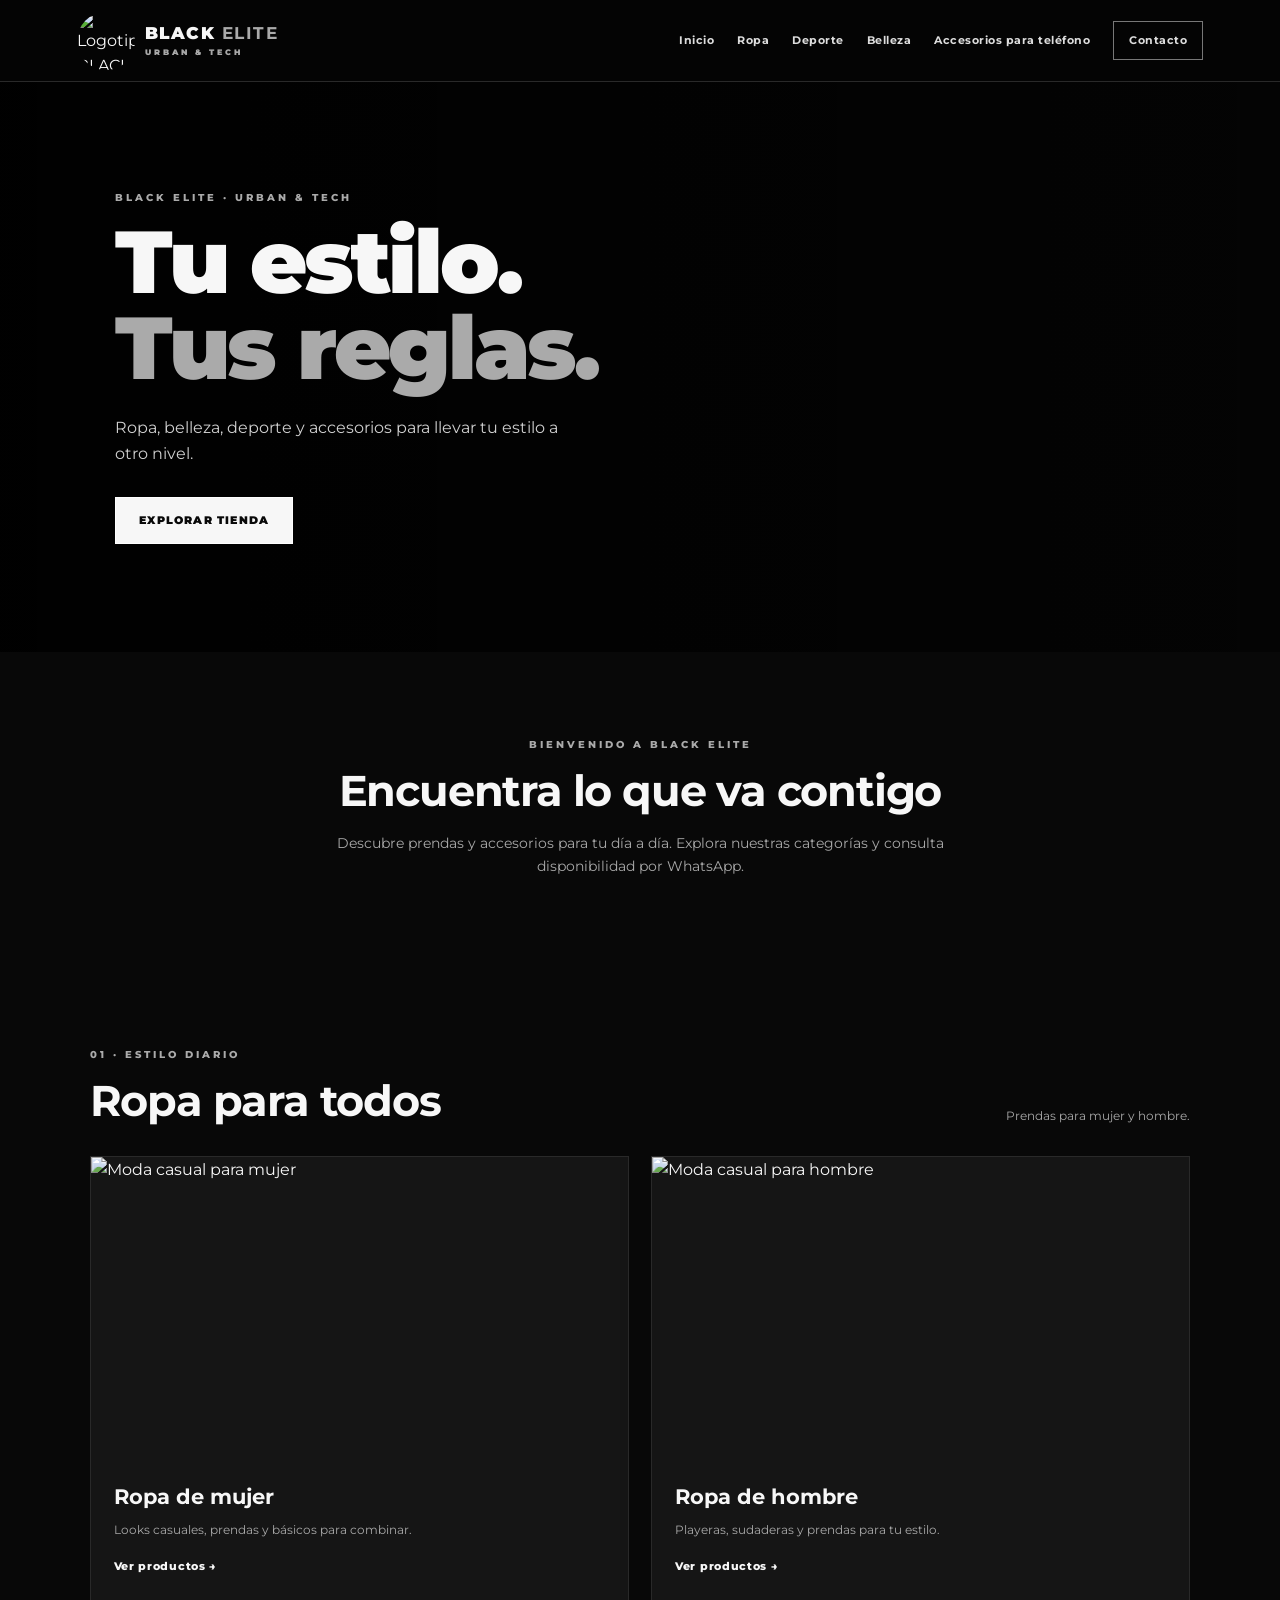
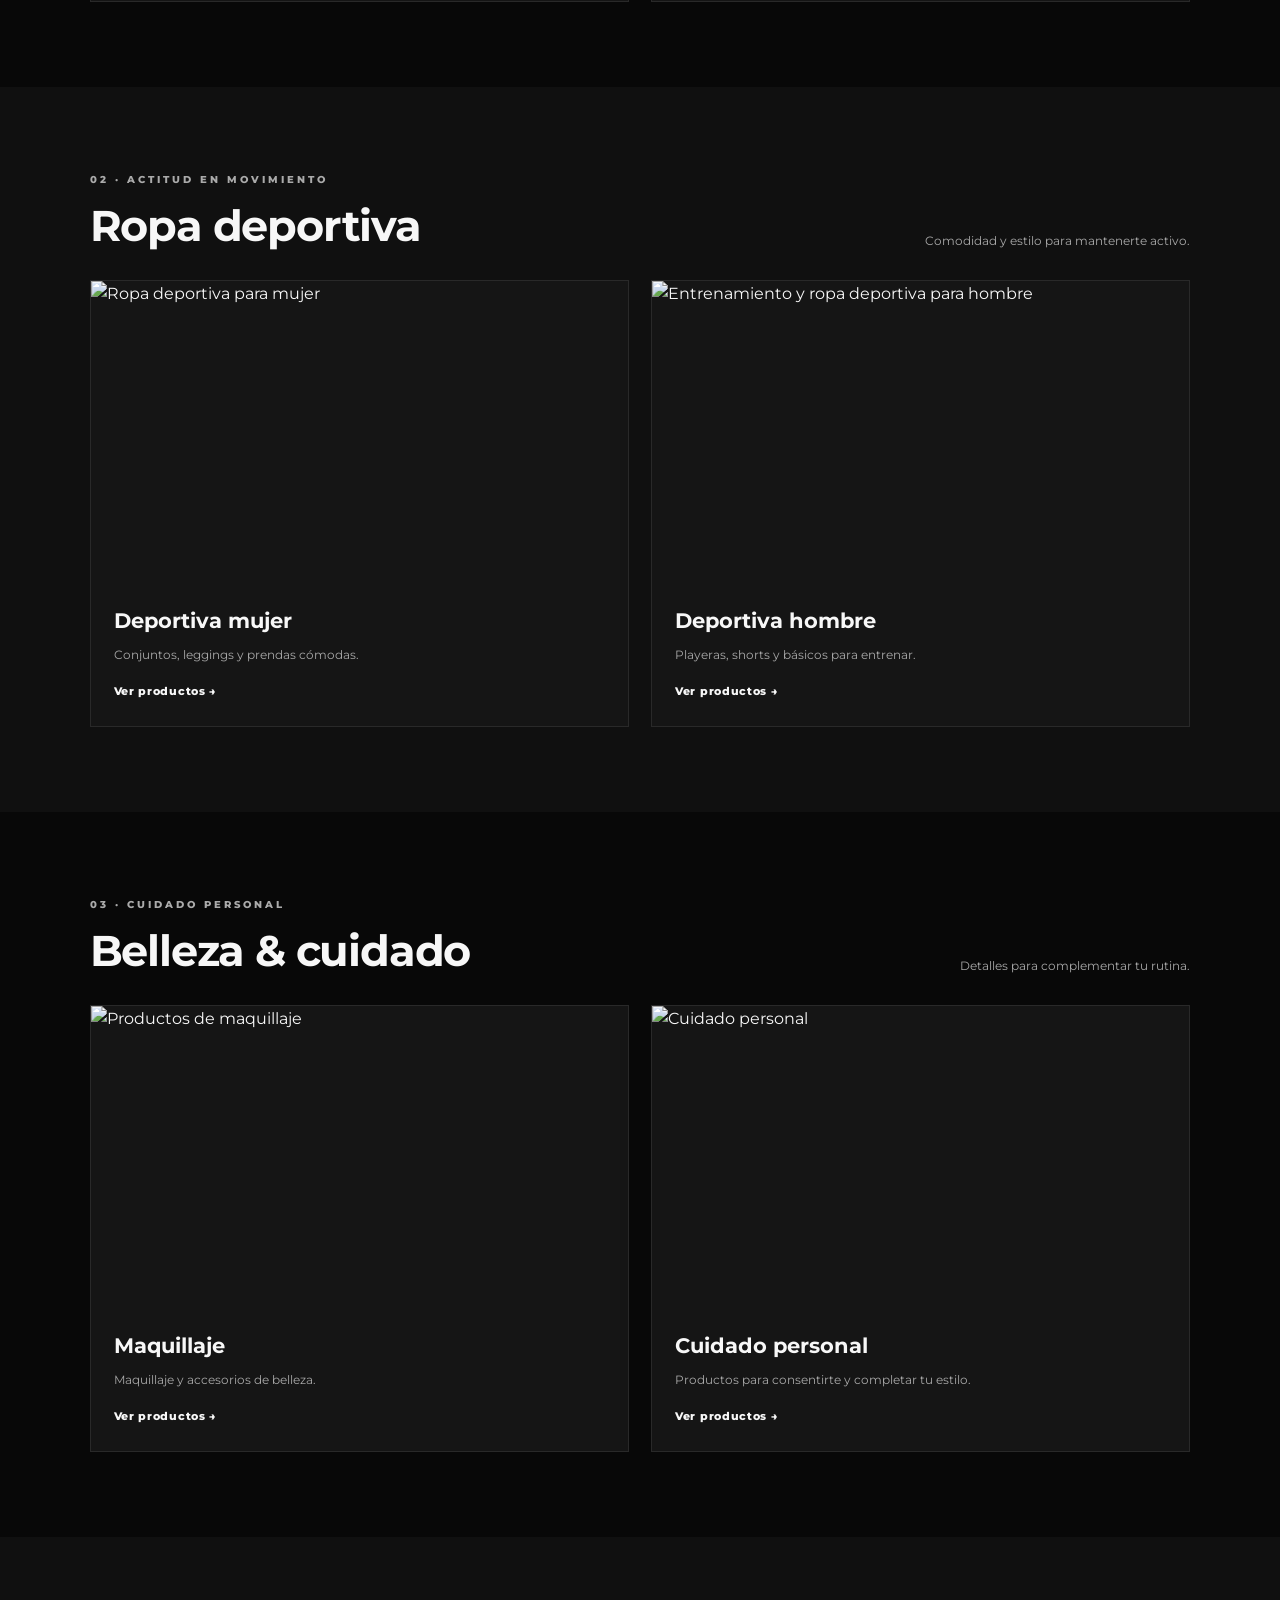
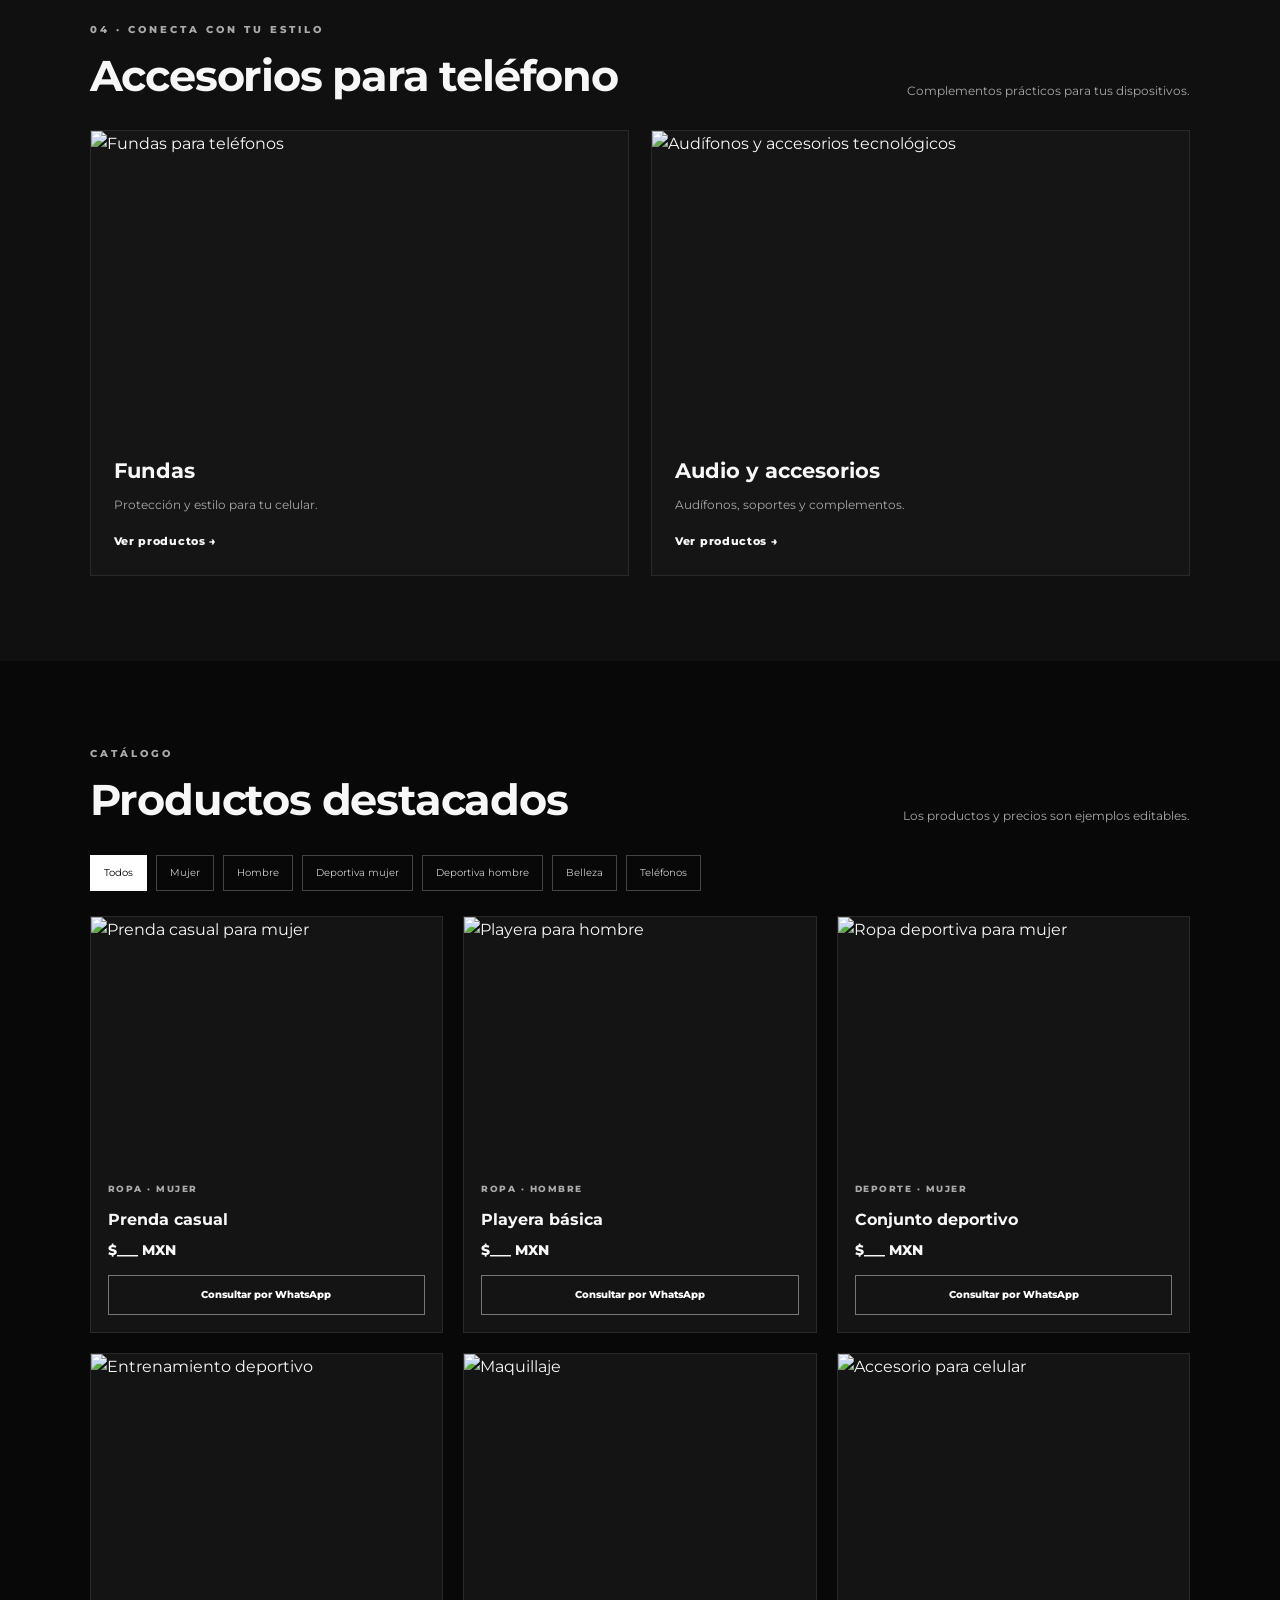
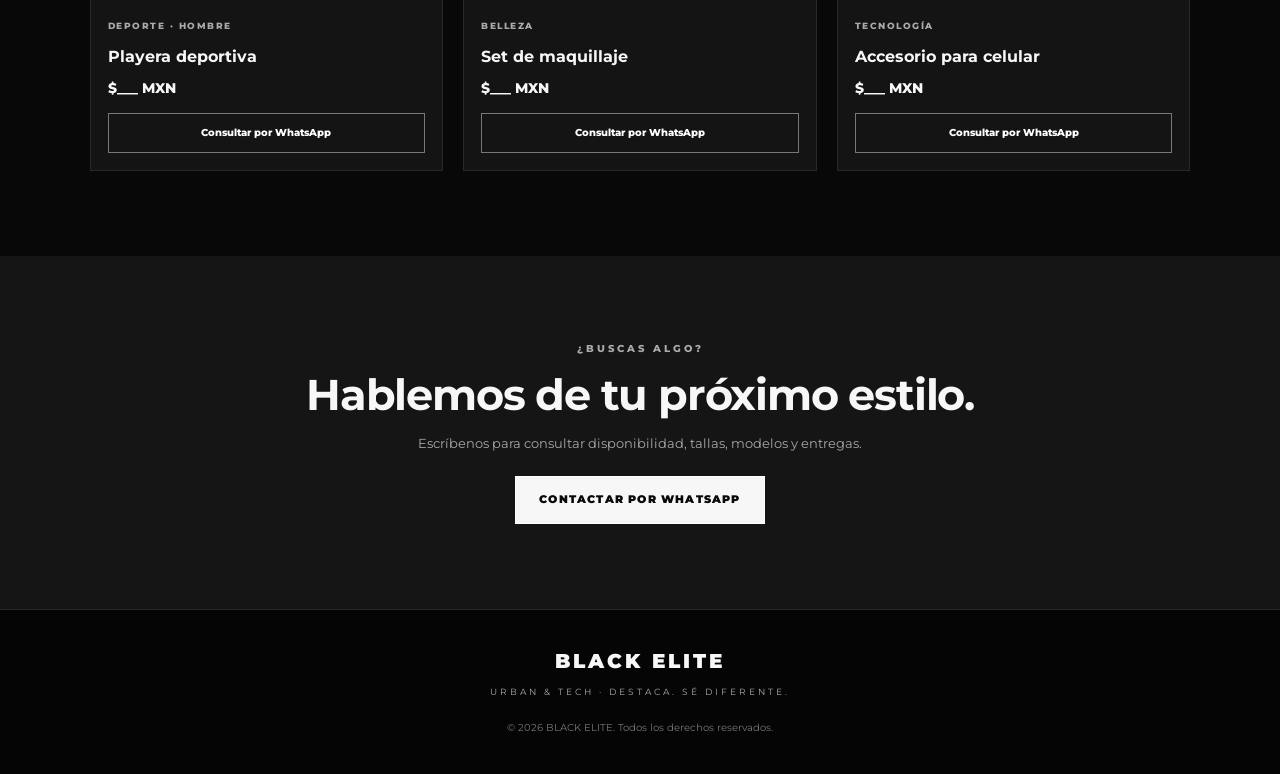
==== index.html @ fe4ee87c "Add files via upload" ====
<!DOCTYPE html>
<html lang="es">
<head>
  <meta charset="UTF-8">
  <meta name="viewport" content="width=device-width, initial-scale=1.0">
  <meta name="description" content="BLACK ELITE: ropa, belleza, deporte y accesorios para teléfonos.">
  <title>BLACK ELITE | Urban & Tech</title>
  <link rel="stylesheet" href="estilos.css">
</head>
<body>
  <header class="header">
    <a class="brand" href="#inicio" aria-label="BLACK ELITE, inicio">
      <img src="img/logo-black-elite.jpeg" alt="Logotipo BLACK ELITE">
      <span>BLACK <b>ELITE</b><small>URBAN & TECH</small></span>
    </a>

    <button class="menu-toggle" id="menuToggle" aria-label="Abrir menú" aria-expanded="false">☰</button>

    <nav class="nav" id="navMenu">
      <a href="#inicio">Inicio</a>
      <a href="#ropa">Ropa</a>
      <a href="#deporte">Deporte</a>
      <a href="#belleza">Belleza</a>
      <a href="#tecnologia">Accesorios para teléfono</a>
      <a class="nav-contact" href="#contacto">Contacto</a>
    </nav>
  </header>

  <main>
    <section class="hero" id="inicio">
      <div class="hero-content">
        <p class="eyebrow">BLACK ELITE · URBAN & TECH</p>
        <h1>Tu estilo.<br><span>Tus reglas.</span></h1>
        <p>Ropa, belleza, deporte y accesorios para llevar tu estilo a otro nivel.</p>
        <a class="btn" href="#ropa">EXPLORAR TIENDA</a>
      </div>
    </section>

    <section class="intro section">
      <p class="eyebrow">BIENVENIDO A BLACK ELITE</p>
      <h2>Encuentra lo que va contigo</h2>
      <p>Descubre prendas y accesorios para tu día a día. Explora nuestras categorías y consulta disponibilidad por WhatsApp.</p>
    </section>

    <section class="section" id="ropa">
      <div class="section-heading">
        <div><p class="eyebrow">01 · ESTILO DIARIO</p><h2>Ropa para todos</h2></div>
        <p>Prendas para mujer y hombre.</p>
      </div>
      <div class="category-grid">
        <article class="category-card">
          <img src="https://images.unsplash.com/photo-1483985988355-763728e1935b?auto=format&fit=crop&w=900&q=85" alt="Moda casual para mujer">
          <div><h3>Ropa de mujer</h3><p>Looks casuales, prendas y básicos para combinar.</p><a href="#productos" data-filter="mujer" class="text-link">Ver productos →</a></div>
        </article>
        <article class="category-card">
          <img src="https://images.unsplash.com/photo-1517677129300-07b130802f46?auto=format&fit=crop&w=900&q=85" alt="Moda casual para hombre">
          <div><h3>Ropa de hombre</h3><p>Playeras, sudaderas y prendas para tu estilo.</p><a href="#productos" data-filter="hombre" class="text-link">Ver productos →</a></div>
        </article>
      </div>
    </section>

    <section class="section dark-section" id="deporte">
      <div class="section-heading">
        <div><p class="eyebrow">02 · ACTITUD EN MOVIMIENTO</p><h2>Ropa deportiva</h2></div>
        <p>Comodidad y estilo para mantenerte activo.</p>
      </div>
      <div class="category-grid">
        <article class="category-card">
          <img src="https://images.unsplash.com/photo-1518611012118-696072aa579a?auto=format&fit=crop&w=900&q=85" alt="Ropa deportiva para mujer">
          <div><h3>Deportiva mujer</h3><p>Conjuntos, leggings y prendas cómodas.</p><a href="#productos" data-filter="deportiva-mujer" class="text-link">Ver productos →</a></div>
        </article>
        <article class="category-card">
          <img src="https://images.unsplash.com/photo-1534438327276-14e5300c3a48?auto=format&fit=crop&w=900&q=85" alt="Entrenamiento y ropa deportiva para hombre">
          <div><h3>Deportiva hombre</h3><p>Playeras, shorts y básicos para entrenar.</p><a href="#productos" data-filter="deportiva-hombre" class="text-link">Ver productos →</a></div>
        </article>
      </div>
    </section>

    <section class="section" id="belleza">
      <div class="section-heading">
        <div><p class="eyebrow">03 · CUIDADO PERSONAL</p><h2>Belleza & cuidado</h2></div>
        <p>Detalles para complementar tu rutina.</p>
      </div>
      <div class="category-grid beauty-grid">
        <article class="category-card">
          <img src="https://images.unsplash.com/photo-1522335789203-aabd1fc54bc9?auto=format&fit=crop&w=900&q=85" alt="Productos de maquillaje">
          <div><h3>Maquillaje</h3><p>Maquillaje y accesorios de belleza.</p><a href="#productos" data-filter="belleza" class="text-link">Ver productos →</a></div>
        </article>
        <article class="category-card">
          <img src="https://images.unsplash.com/photo-1608248543803-ba4f8c70ae0b?auto=format&fit=crop&w=900&q=85" alt="Cuidado personal">
          <div><h3>Cuidado personal</h3><p>Productos para consentirte y completar tu estilo.</p><a href="#productos" data-filter="belleza" class="text-link">Ver productos →</a></div>
        </article>
      </div>
    </section>

    <section class="section dark-section" id="tecnologia">
      <div class="section-heading">
        <div><p class="eyebrow">04 · CONECTA CON TU ESTILO</p><h2>Accesorios para teléfono</h2></div>
        <p>Complementos prácticos para tus dispositivos.</p>
      </div>
      <div class="category-grid tech-grid">
        <article class="category-card">
          <img src="https://images.unsplash.com/photo-1601593346740-925612772716?auto=format&fit=crop&w=900&q=85" alt="Fundas para teléfonos">
          <div><h3>Fundas</h3><p>Protección y estilo para tu celular.</p><a href="#productos" data-filter="telefonos" class="text-link">Ver productos →</a></div>
        </article>
        <article class="category-card">
          <img src="https://images.unsplash.com/photo-1505740420928-5e560c06d30e?auto=format&fit=crop&w=900&q=85" alt="Audífonos y accesorios tecnológicos">
          <div><h3>Audio y accesorios</h3><p>Audífonos, soportes y complementos.</p><a href="#productos" data-filter="telefonos" class="text-link">Ver productos →</a></div>
        </article>
      </div>
    </section>

    <section class="section products-section" id="productos">
      <div class="section-heading">
        <div><p class="eyebrow">CATÁLOGO</p><h2>Productos destacados</h2></div>
        <p>Los productos y precios son ejemplos editables.</p>
      </div>
      <div class="filters" aria-label="Filtrar productos">
        <button class="filter active" data-filter="todos">Todos</button>
        <button class="filter" data-filter="mujer">Mujer</button>
        <button class="filter" data-filter="hombre">Hombre</button>
        <button class="filter" data-filter="deportiva-mujer">Deportiva mujer</button>
        <button class="filter" data-filter="deportiva-hombre">Deportiva hombre</button>
        <button class="filter" data-filter="belleza">Belleza</button>
        <button class="filter" data-filter="telefonos">Teléfonos</button>
      </div>
      <div class="product-grid" id="productGrid">
        <article class="product-card" data-category="mujer">
          <img src="https://images.unsplash.com/photo-1483985988355-763728e1935b?auto=format&fit=crop&w=700&q=85" alt="Prenda casual para mujer">
          <div class="product-info"><span class="tag">ROPA · MUJER</span><h3>Prenda casual</h3><p class="price">$___ MXN</p><button class="buy-btn" data-product="Prenda casual">Consultar por WhatsApp</button></div>
        </article>
        <article class="product-card" data-category="hombre">
          <img src="https://images.unsplash.com/photo-1521572163474-6864f9cf17ab?auto=format&fit=crop&w=700&q=85" alt="Playera para hombre">
          <div class="product-info"><span class="tag">ROPA · HOMBRE</span><h3>Playera básica</h3><p class="price">$___ MXN</p><button class="buy-btn" data-product="Playera básica">Consultar por WhatsApp</button></div>
        </article>
        <article class="product-card" data-category="deportiva-mujer">
          <img src="https://images.unsplash.com/photo-1506629905607-d9a3d8b0b4c8?auto=format&fit=crop&w=700&q=85" alt="Ropa deportiva para mujer">
          <div class="product-info"><span class="tag">DEPORTE · MUJER</span><h3>Conjunto deportivo</h3><p class="price">$___ MXN</p><button class="buy-btn" data-product="Conjunto deportivo para mujer">Consultar por WhatsApp</button></div>
        </article>
        <article class="product-card" data-category="deportiva-hombre">
          <img src="https://images.unsplash.com/photo-1534438327276-14e5300c3a48?auto=format&fit=crop&w=700&q=85" alt="Entrenamiento deportivo">
          <div class="product-info"><span class="tag">DEPORTE · HOMBRE</span><h3>Playera deportiva</h3><p class="price">$___ MXN</p><button class="buy-btn" data-product="Playera deportiva para hombre">Consultar por WhatsApp</button></div>
        </article>
        <article class="product-card" data-category="belleza">
          <img src="https://images.unsplash.com/photo-1522335789203-aabd1fc54bc9?auto=format&fit=crop&w=700&q=85" alt="Maquillaje">
          <div class="product-info"><span class="tag">BELLEZA</span><h3>Set de maquillaje</h3><p class="price">$___ MXN</p><button class="buy-btn" data-product="Set de maquillaje">Consultar por WhatsApp</button></div>
        </article>
        <article class="product-card" data-category="telefonos">
          <img src="https://images.unsplash.com/photo-1601593346740-925612772716?auto=format&fit=crop&w=700&q=85" alt="Accesorio para celular">
          <div class="product-info"><span class="tag">TECNOLOGÍA</span><h3>Accesorio para celular</h3><p class="price">$___ MXN</p><button class="buy-btn" data-product="Accesorio para celular">Consultar por WhatsApp</button></div>
        </article>
      </div>
    </section>

    <section class="contact section" id="contacto">
      <p class="eyebrow">¿BUSCAS ALGO?</p>
      <h2>Hablemos de tu próximo estilo.</h2>
      <p>Escríbenos para consultar disponibilidad, tallas, modelos y entregas.</p>
      <a class="btn" id="contactButton" href="#">CONTACTAR POR WHATSAPP</a>
    </section>
  </main>

  <footer class="footer">
    <a href="#inicio" class="footer-brand">BLACK ELITE</a>
    <p>URBAN & TECH · DESTACA. SÉ DIFERENTE.</p>
    <small>© <span id="year"></span> BLACK ELITE. Todos los derechos reservados.</small>
  </footer>

  <script src="funciones.js"></script>
</body>
</html>
---- estilos.css ----
@import url('https://fonts.googleapis.com/css2?family=Montserrat:wght@400;500;600;700;800;900&display=swap');

:root {
  --black: #080808;
  --surface: #111111;
  --white: #f7f7f7;
  --muted: #a8a8a8;
  --line: #292929;
  --accent: #c9c9c9;
}
* { box-sizing: border-box; margin: 0; padding: 0; }
html { scroll-behavior: smooth; }
body { font-family: 'Montserrat', Arial, sans-serif; background: var(--black); color: var(--white); line-height: 1.6; }
a { color: inherit; text-decoration: none; }
.header { min-height: 82px; padding: 10px 6%; display: flex; align-items: center; justify-content: space-between; gap: 25px; background: rgba(5,5,5,.97); border-bottom: 1px solid var(--line); position: sticky; top: 0; z-index: 20; }
.brand { display: flex; align-items: center; gap: 10px; flex-shrink: 0; }
.brand img { width: 58px; height: 58px; object-fit: contain; border-radius: 50%; }
.brand span { font-weight: 900; letter-spacing: 1.5px; font-size: 17px; line-height: 1.1; }
.brand b { color: #aaa; }
.brand small { display: block; color: var(--muted); font-size: 8px; letter-spacing: 3px; margin-top: 5px; }
.nav { display: flex; align-items: center; gap: 23px; }
.nav a { font-size: 11px; font-weight: 700; letter-spacing: .5px; color: #ddd; transition: .2s; }
.nav a:hover, .text-link:hover { color: white; }
.nav-contact { border: 1px solid #777; padding: 10px 15px; }
.menu-toggle { display: none; background: none; border: 0; color: white; font-size: 27px; cursor: pointer; }
.hero { min-height: 570px; display: flex; align-items: center; padding: 70px 9%; background: linear-gradient(90deg,rgba(0,0,0,.95),rgba(0,0,0,.55)), url('https://images.unsplash.com/photo-1529139574466-a303027c1d8b?auto=format&fit=crop&w=1800&q=90') center/cover; }
.hero-content { max-width: 620px; }
.eyebrow { color: #aaa; font-size: 10px; font-weight: 800; letter-spacing: 3px; margin-bottom: 13px; }
.hero h1 { font-size: clamp(48px, 8vw, 88px); line-height: .98; font-weight: 900; letter-spacing: -3px; }
.hero h1 span { color: #aaa; }
.hero-content > p:not(.eyebrow) { color: #d0d0d0; max-width: 470px; margin: 24px 0 30px; }
.btn { display: inline-block; background: var(--white); color: #090909; padding: 14px 23px; font-size: 11px; font-weight: 900; letter-spacing: 1.2px; border: 1px solid white; transition: .2s; }
.btn:hover { background: transparent; color: white; }
.section { padding: 85px 7%; }
.intro { text-align: center; max-width: 850px; margin: auto; }
h2 { font-size: clamp(29px, 4vw, 43px); line-height: 1.15; letter-spacing: -1.2px; }
.intro > p:last-child { color: var(--muted); max-width: 650px; margin: 17px auto 0; font-size: 14px; }
.section-heading { display: flex; justify-content: space-between; align-items: end; gap: 25px; margin-bottom: 30px; }
.section-heading > p { color: var(--muted); font-size: 12px; max-width: 300px; }
.category-grid { display: grid; grid-template-columns: repeat(2,minmax(0,1fr)); gap: 22px; }
.category-card { background: #151515; border: 1px solid var(--line); overflow: hidden; }
.category-card img { width: 100%; height: 300px; object-fit: cover; display: block; filter: saturate(.75); transition: transform .4s; }
.category-card:hover img { transform: scale(1.035); }
.category-card > div { padding: 23px; }
.category-card h3 { font-size: 21px; margin-bottom: 7px; }
.category-card p { color: var(--muted); font-size: 12px; margin-bottom: 13px; }
.text-link { font-size: 11px; font-weight: 800; letter-spacing: .7px; }
.dark-section { background: #101010; }
.products-section { background: #080808; }
.filters { display: flex; gap: 9px; flex-wrap: wrap; margin-bottom: 25px; }
.filter { background: transparent; color: #ccc; border: 1px solid #444; padding: 9px 13px; font: inherit; font-size: 10px; cursor: pointer; }
.filter.active, .filter:hover { background: white; color: black; border-color: white; }
.product-grid { display: grid; grid-template-columns: repeat(3,minmax(0,1fr)); gap: 20px; }
.product-card { background: #141414; border: 1px solid var(--line); min-width: 0; }
.product-card[hidden] { display: none; }
.product-card img { width: 100%; height: 240px; object-fit: cover; display: block; }
.product-info { padding: 17px; }
.tag { color: #aaa; font-size: 9px; letter-spacing: 1.5px; font-weight: 800; }
.product-info h3 { font-size: 16px; margin: 7px 0; }
.price { font-size: 14px; font-weight: 800; margin-bottom: 14px; }
.buy-btn { width: 100%; background: transparent; color: white; border: 1px solid #777; padding: 11px 8px; font: inherit; font-size: 10px; font-weight: 800; cursor: pointer; }
.buy-btn:hover { background: white; color: black; }
.contact { text-align: center; background: #151515; }
.contact p:not(.eyebrow) { color: var(--muted); margin: 13px auto 23px; font-size: 13px; }
.footer { padding: 35px 7%; text-align: center; border-top: 1px solid var(--line); background: #050505; }
.footer-brand { font-size: 20px; font-weight: 900; letter-spacing: 3px; }
.footer p { color: #aaa; font-size: 9px; letter-spacing: 3px; margin: 8px 0 14px; }
.footer small { color: #777; font-size: 10px; }

@media (max-width: 900px) {
  .header { padding: 10px 4%; }
  .nav { gap: 12px; }
  .nav a { font-size: 10px; }
  .product-grid { grid-template-columns: repeat(2,minmax(0,1fr)); }
}
@media (max-width: 700px) {
  .header { min-height: 72px; }
  .brand img { width: 49px; height: 49px; }
  .menu-toggle { display: block; }
  .nav { display: none; position: absolute; top: 72px; left: 0; right: 0; padding: 18px 6%; background: #080808; border-bottom: 1px solid var(--line); flex-direction: column; align-items: stretch; gap: 0; }
  .nav.open { display: flex; }
  .nav a { padding: 13px 0; border-bottom: 1px solid #222; font-size: 12px; }
  .nav-contact { border: 0; }
  .hero { min-height: 490px; padding: 60px 7%; }
  .section { padding: 60px 6%; }
  .section-heading { display: block; }
  .section-heading > p { margin-top: 12px; }
  .category-grid { gap: 14px; }
  .category-card img { height: 220px; }
  .category-card > div { padding: 16px; }
}
@media (max-width: 480px) {
  .category-grid, .product-grid { grid-template-columns: 1fr; }
  .category-card img { height: 250px; }
  .product-card img { height: 270px; }
  .hero h1 { letter-spacing: -2px; }
  .filters { gap: 7px; }
  .filter { font-size: 9px; padding: 8px 10px; }
}
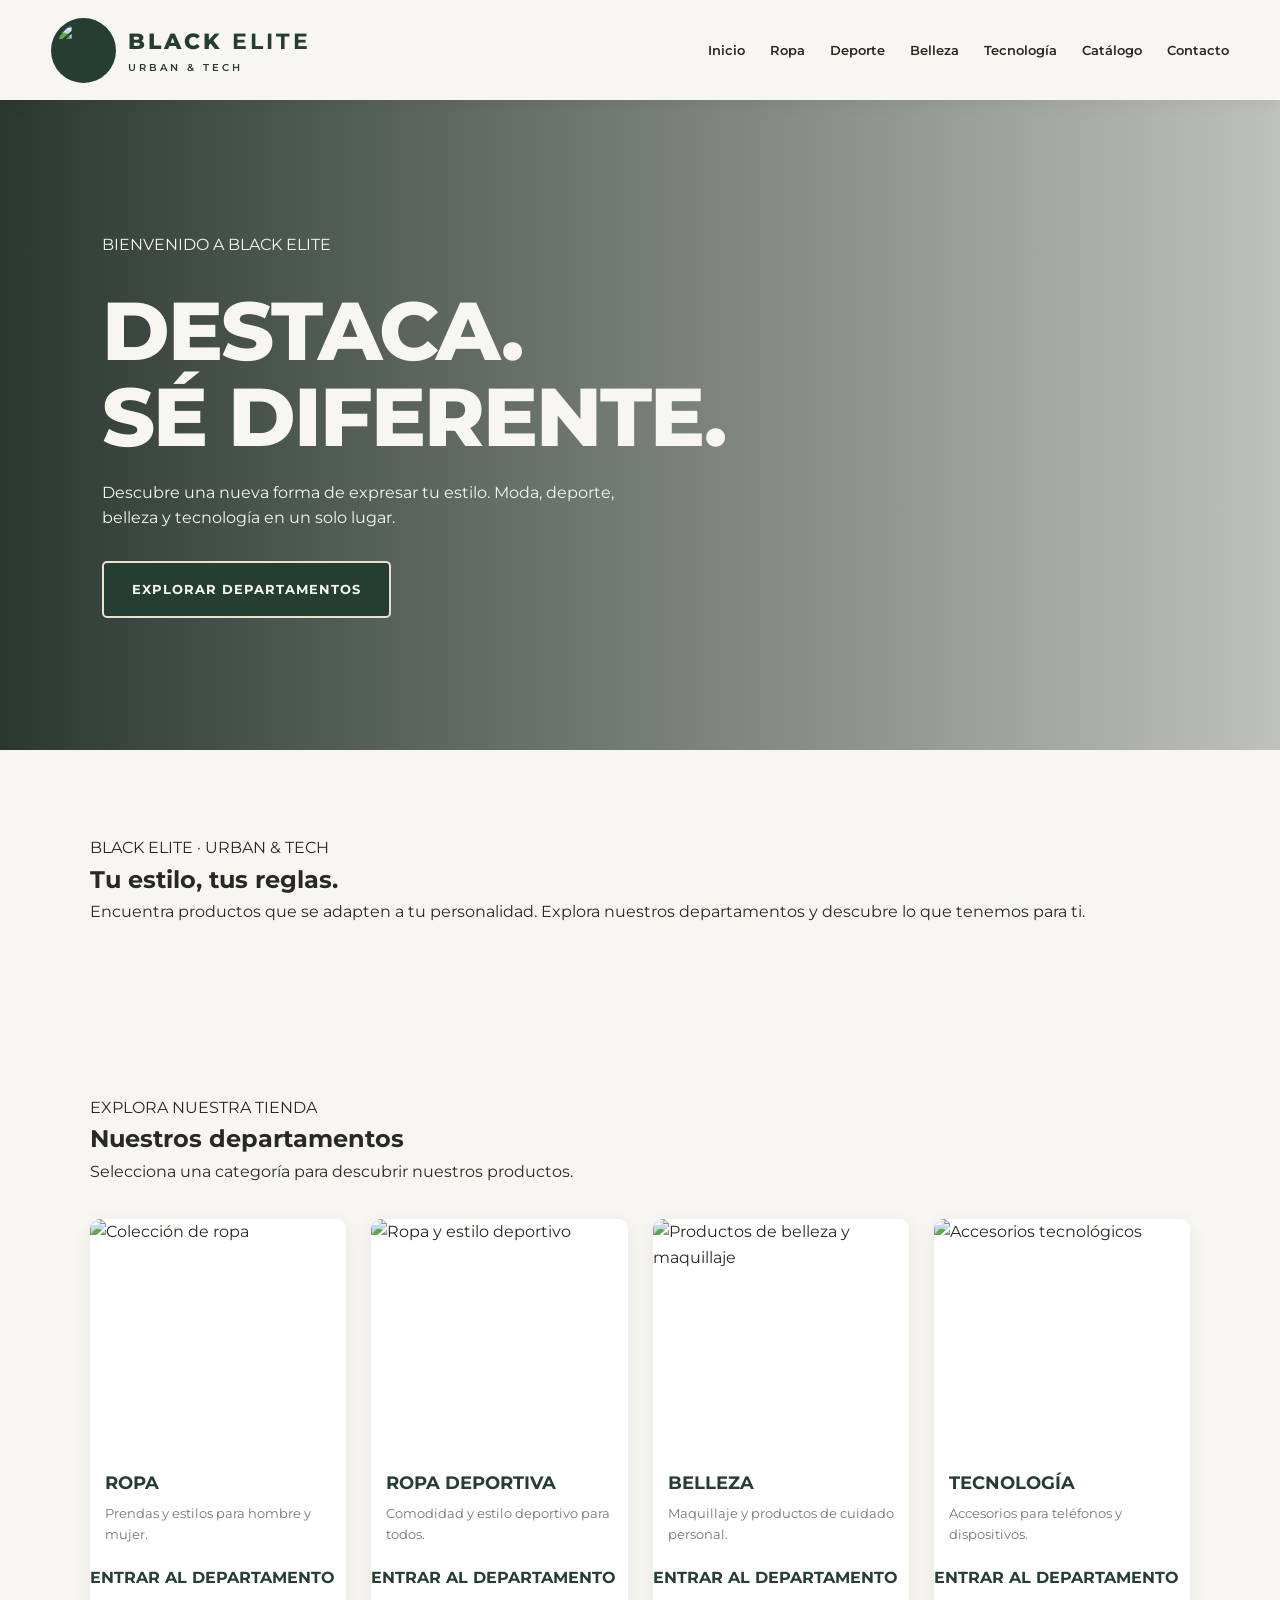
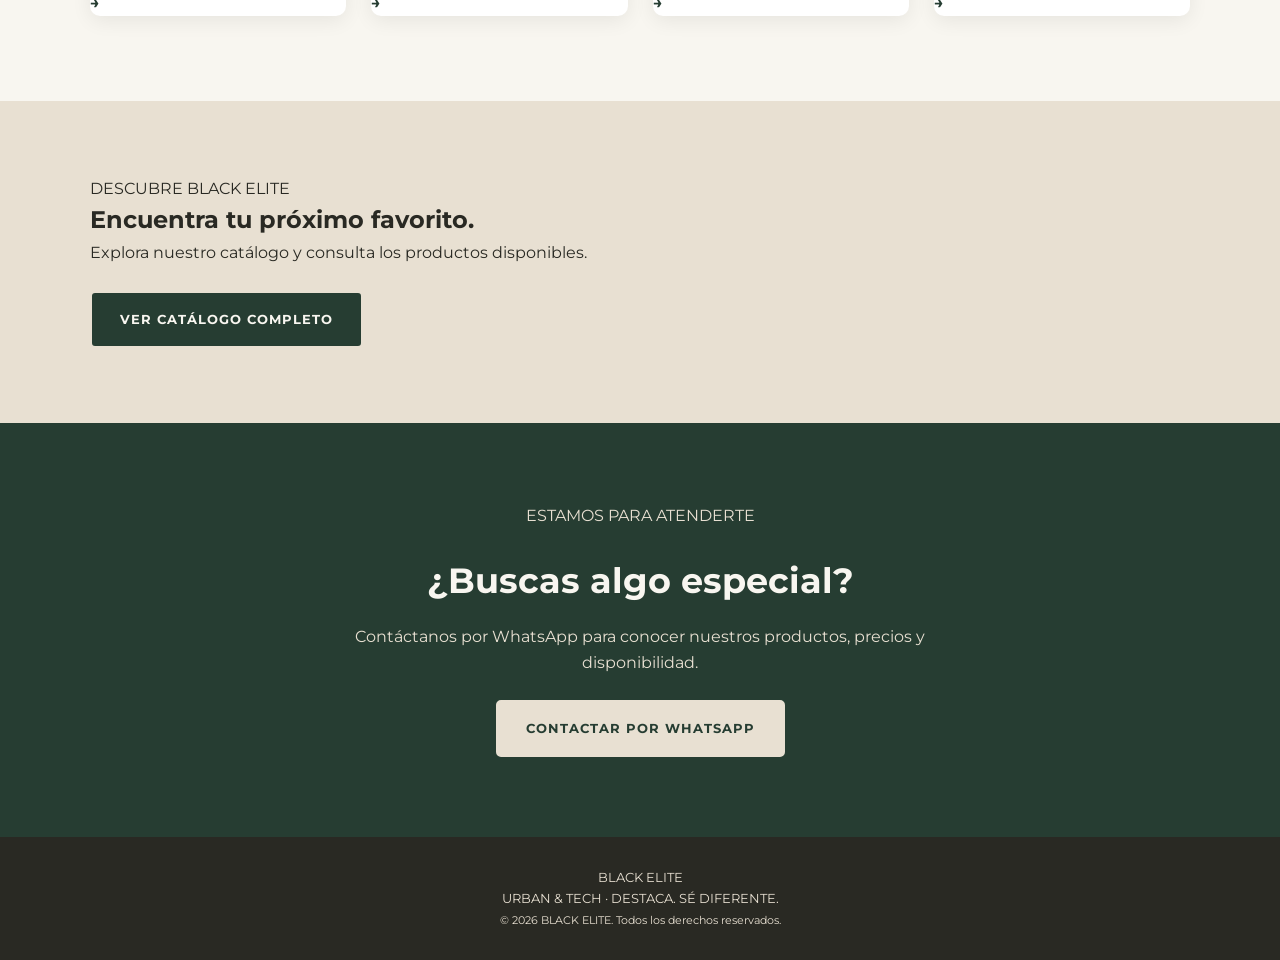
==== commit 39aa3f1e: "Add files via upload" ====
--- a/index.html
+++ b/index.html
@@ -1,171 +1,279 @@
 <!DOCTYPE html>
 <html lang="es">
 <head>
-  <meta charset="UTF-8">
-  <meta name="viewport" content="width=device-width, initial-scale=1.0">
-  <meta name="description" content="BLACK ELITE: ropa, belleza, deporte y accesorios para teléfonos.">
-  <title>BLACK ELITE | Urban & Tech</title>
-  <link rel="stylesheet" href="estilos.css">
+    <meta charset="UTF-8">
+    <meta name="viewport" content="width=device-width, initial-scale=1.0">
+
+    <meta name="description" content="BLACK ELITE: moda, belleza, deporte y tecnología.">
+
+    <title>BLACK ELITE | Tienda oficial</title>
+
+    <link rel="stylesheet" href="estilos.css">
 </head>
+
 <body>
-  <header class="header">
-    <a class="brand" href="#inicio" aria-label="BLACK ELITE, inicio">
-      <img src="img/logo-black-elite.jpeg" alt="Logotipo BLACK ELITE">
-      <span>BLACK <b>ELITE</b><small>URBAN & TECH</small></span>
-    </a>
-
-    <button class="menu-toggle" id="menuToggle" aria-label="Abrir menú" aria-expanded="false">☰</button>
-
-    <nav class="nav" id="navMenu">
-      <a href="#inicio">Inicio</a>
-      <a href="#ropa">Ropa</a>
-      <a href="#deporte">Deporte</a>
-      <a href="#belleza">Belleza</a>
-      <a href="#tecnologia">Accesorios para teléfono</a>
-      <a class="nav-contact" href="#contacto">Contacto</a>
-    </nav>
-  </header>
-
-  <main>
-    <section class="hero" id="inicio">
-      <div class="hero-content">
-        <p class="eyebrow">BLACK ELITE · URBAN & TECH</p>
-        <h1>Tu estilo.<br><span>Tus reglas.</span></h1>
-        <p>Ropa, belleza, deporte y accesorios para llevar tu estilo a otro nivel.</p>
-        <a class="btn" href="#ropa">EXPLORAR TIENDA</a>
-      </div>
-    </section>
-
-    <section class="intro section">
-      <p class="eyebrow">BIENVENIDO A BLACK ELITE</p>
-      <h2>Encuentra lo que va contigo</h2>
-      <p>Descubre prendas y accesorios para tu día a día. Explora nuestras categorías y consulta disponibilidad por WhatsApp.</p>
-    </section>
-
-    <section class="section" id="ropa">
-      <div class="section-heading">
-        <div><p class="eyebrow">01 · ESTILO DIARIO</p><h2>Ropa para todos</h2></div>
-        <p>Prendas para mujer y hombre.</p>
-      </div>
-      <div class="category-grid">
-        <article class="category-card">
-          <img src="https://images.unsplash.com/photo-1483985988355-763728e1935b?auto=format&fit=crop&w=900&q=85" alt="Moda casual para mujer">
-          <div><h3>Ropa de mujer</h3><p>Looks casuales, prendas y básicos para combinar.</p><a href="#productos" data-filter="mujer" class="text-link">Ver productos →</a></div>
-        </article>
-        <article class="category-card">
-          <img src="https://images.unsplash.com/photo-1517677129300-07b130802f46?auto=format&fit=crop&w=900&q=85" alt="Moda casual para hombre">
-          <div><h3>Ropa de hombre</h3><p>Playeras, sudaderas y prendas para tu estilo.</p><a href="#productos" data-filter="hombre" class="text-link">Ver productos →</a></div>
-        </article>
-      </div>
-    </section>
-
-    <section class="section dark-section" id="deporte">
-      <div class="section-heading">
-        <div><p class="eyebrow">02 · ACTITUD EN MOVIMIENTO</p><h2>Ropa deportiva</h2></div>
-        <p>Comodidad y estilo para mantenerte activo.</p>
-      </div>
-      <div class="category-grid">
-        <article class="category-card">
-          <img src="https://images.unsplash.com/photo-1518611012118-696072aa579a?auto=format&fit=crop&w=900&q=85" alt="Ropa deportiva para mujer">
-          <div><h3>Deportiva mujer</h3><p>Conjuntos, leggings y prendas cómodas.</p><a href="#productos" data-filter="deportiva-mujer" class="text-link">Ver productos →</a></div>
-        </article>
-        <article class="category-card">
-          <img src="https://images.unsplash.com/photo-1534438327276-14e5300c3a48?auto=format&fit=crop&w=900&q=85" alt="Entrenamiento y ropa deportiva para hombre">
-          <div><h3>Deportiva hombre</h3><p>Playeras, shorts y básicos para entrenar.</p><a href="#productos" data-filter="deportiva-hombre" class="text-link">Ver productos →</a></div>
-        </article>
-      </div>
-    </section>
-
-    <section class="section" id="belleza">
-      <div class="section-heading">
-        <div><p class="eyebrow">03 · CUIDADO PERSONAL</p><h2>Belleza & cuidado</h2></div>
-        <p>Detalles para complementar tu rutina.</p>
-      </div>
-      <div class="category-grid beauty-grid">
-        <article class="category-card">
-          <img src="https://images.unsplash.com/photo-1522335789203-aabd1fc54bc9?auto=format&fit=crop&w=900&q=85" alt="Productos de maquillaje">
-          <div><h3>Maquillaje</h3><p>Maquillaje y accesorios de belleza.</p><a href="#productos" data-filter="belleza" class="text-link">Ver productos →</a></div>
-        </article>
-        <article class="category-card">
-          <img src="https://images.unsplash.com/photo-1608248543803-ba4f8c70ae0b?auto=format&fit=crop&w=900&q=85" alt="Cuidado personal">
-          <div><h3>Cuidado personal</h3><p>Productos para consentirte y completar tu estilo.</p><a href="#productos" data-filter="belleza" class="text-link">Ver productos →</a></div>
-        </article>
-      </div>
-    </section>
-
-    <section class="section dark-section" id="tecnologia">
-      <div class="section-heading">
-        <div><p class="eyebrow">04 · CONECTA CON TU ESTILO</p><h2>Accesorios para teléfono</h2></div>
-        <p>Complementos prácticos para tus dispositivos.</p>
-      </div>
-      <div class="category-grid tech-grid">
-        <article class="category-card">
-          <img src="https://images.unsplash.com/photo-1601593346740-925612772716?auto=format&fit=crop&w=900&q=85" alt="Fundas para teléfonos">
-          <div><h3>Fundas</h3><p>Protección y estilo para tu celular.</p><a href="#productos" data-filter="telefonos" class="text-link">Ver productos →</a></div>
-        </article>
-        <article class="category-card">
-          <img src="https://images.unsplash.com/photo-1505740420928-5e560c06d30e?auto=format&fit=crop&w=900&q=85" alt="Audífonos y accesorios tecnológicos">
-          <div><h3>Audio y accesorios</h3><p>Audífonos, soportes y complementos.</p><a href="#productos" data-filter="telefonos" class="text-link">Ver productos →</a></div>
-        </article>
-      </div>
-    </section>
-
-    <section class="section products-section" id="productos">
-      <div class="section-heading">
-        <div><p class="eyebrow">CATÁLOGO</p><h2>Productos destacados</h2></div>
-        <p>Los productos y precios son ejemplos editables.</p>
-      </div>
-      <div class="filters" aria-label="Filtrar productos">
-        <button class="filter active" data-filter="todos">Todos</button>
-        <button class="filter" data-filter="mujer">Mujer</button>
-        <button class="filter" data-filter="hombre">Hombre</button>
-        <button class="filter" data-filter="deportiva-mujer">Deportiva mujer</button>
-        <button class="filter" data-filter="deportiva-hombre">Deportiva hombre</button>
-        <button class="filter" data-filter="belleza">Belleza</button>
-        <button class="filter" data-filter="telefonos">Teléfonos</button>
-      </div>
-      <div class="product-grid" id="productGrid">
-        <article class="product-card" data-category="mujer">
-          <img src="https://images.unsplash.com/photo-1483985988355-763728e1935b?auto=format&fit=crop&w=700&q=85" alt="Prenda casual para mujer">
-          <div class="product-info"><span class="tag">ROPA · MUJER</span><h3>Prenda casual</h3><p class="price">$___ MXN</p><button class="buy-btn" data-product="Prenda casual">Consultar por WhatsApp</button></div>
-        </article>
-        <article class="product-card" data-category="hombre">
-          <img src="https://images.unsplash.com/photo-1521572163474-6864f9cf17ab?auto=format&fit=crop&w=700&q=85" alt="Playera para hombre">
-          <div class="product-info"><span class="tag">ROPA · HOMBRE</span><h3>Playera básica</h3><p class="price">$___ MXN</p><button class="buy-btn" data-product="Playera básica">Consultar por WhatsApp</button></div>
-        </article>
-        <article class="product-card" data-category="deportiva-mujer">
-          <img src="https://images.unsplash.com/photo-1506629905607-d9a3d8b0b4c8?auto=format&fit=crop&w=700&q=85" alt="Ropa deportiva para mujer">
-          <div class="product-info"><span class="tag">DEPORTE · MUJER</span><h3>Conjunto deportivo</h3><p class="price">$___ MXN</p><button class="buy-btn" data-product="Conjunto deportivo para mujer">Consultar por WhatsApp</button></div>
-        </article>
-        <article class="product-card" data-category="deportiva-hombre">
-          <img src="https://images.unsplash.com/photo-1534438327276-14e5300c3a48?auto=format&fit=crop&w=700&q=85" alt="Entrenamiento deportivo">
-          <div class="product-info"><span class="tag">DEPORTE · HOMBRE</span><h3>Playera deportiva</h3><p class="price">$___ MXN</p><button class="buy-btn" data-product="Playera deportiva para hombre">Consultar por WhatsApp</button></div>
-        </article>
-        <article class="product-card" data-category="belleza">
-          <img src="https://images.unsplash.com/photo-1522335789203-aabd1fc54bc9?auto=format&fit=crop&w=700&q=85" alt="Maquillaje">
-          <div class="product-info"><span class="tag">BELLEZA</span><h3>Set de maquillaje</h3><p class="price">$___ MXN</p><button class="buy-btn" data-product="Set de maquillaje">Consultar por WhatsApp</button></div>
-        </article>
-        <article class="product-card" data-category="telefonos">
-          <img src="https://images.unsplash.com/photo-1601593346740-925612772716?auto=format&fit=crop&w=700&q=85" alt="Accesorio para celular">
-          <div class="product-info"><span class="tag">TECNOLOGÍA</span><h3>Accesorio para celular</h3><p class="price">$___ MXN</p><button class="buy-btn" data-product="Accesorio para celular">Consultar por WhatsApp</button></div>
-        </article>
-      </div>
-    </section>
-
-    <section class="contact section" id="contacto">
-      <p class="eyebrow">¿BUSCAS ALGO?</p>
-      <h2>Hablemos de tu próximo estilo.</h2>
-      <p>Escríbenos para consultar disponibilidad, tallas, modelos y entregas.</p>
-      <a class="btn" id="contactButton" href="#">CONTACTAR POR WHATSAPP</a>
-    </section>
-  </main>
-
-  <footer class="footer">
-    <a href="#inicio" class="footer-brand">BLACK ELITE</a>
-    <p>URBAN & TECH · DESTACA. SÉ DIFERENTE.</p>
-    <small>© <span id="year"></span> BLACK ELITE. Todos los derechos reservados.</small>
-  </footer>
-
-  <script src="funciones.js"></script>
+
+    <!-- ENCABEZADO -->
+    <header class="header">
+
+        <a class="brand" href="index.html">
+            <img src="img/logo-black-elite.jpeg" alt="Logo BLACK ELITE">
+
+            <span>
+                BLACK <b>ELITE</b>
+                <small>URBAN & TECH</small>
+            </span>
+        </a>
+
+        <button class="menu-toggle"
+                id="menuToggle"
+                aria-label="Abrir menú"
+                aria-expanded="false">
+            ☰
+        </button>
+
+        <nav class="nav" id="navMenu">
+            <a href="index.html">Inicio</a>
+            <a href="ropa.html">Ropa</a>
+            <a href="deporte.html">Deporte</a>
+            <a href="belleza.html">Belleza</a>
+            <a href="tecnologia.html">Tecnología</a>
+            <a href="catalogo.html">Catálogo</a>
+            <a href="contacto.html" class="nav-contact">Contacto</a>
+        </nav>
+
+    </header>
+
+
+    <main>
+
+        <!-- PORTADA PRINCIPAL -->
+        <section class="hero" id="inicio">
+
+            <div class="hero-content">
+
+                <p class="eyebrow">
+                    BIENVENIDO A BLACK ELITE
+                </p>
+
+                <h1>
+                    DESTACA.<br>
+                    <span>SÉ DIFERENTE.</span>
+                </h1>
+
+                <p>
+                    Descubre una nueva forma de expresar tu estilo.
+                    Moda, deporte, belleza y tecnología en un solo lugar.
+                </p>
+
+                <a href="#departamentos" class="btn">
+                    EXPLORAR DEPARTAMENTOS
+                </a>
+
+            </div>
+
+        </section>
+
+
+        <!-- PRESENTACIÓN -->
+        <section class="section intro">
+
+            <p class="eyebrow">BLACK ELITE · URBAN & TECH</p>
+
+            <h2>Tu estilo, tus reglas.</h2>
+
+            <p>
+                Encuentra productos que se adapten a tu personalidad.
+                Explora nuestros departamentos y descubre lo que tenemos
+                para ti.
+            </p>
+
+        </section>
+
+
+        <!-- DEPARTAMENTOS -->
+        <section class="section dark-section" id="departamentos">
+
+            <div class="section-heading">
+
+                <div>
+                    <p class="eyebrow">EXPLORA NUESTRA TIENDA</p>
+                    <h2>Nuestros departamentos</h2>
+                </div>
+
+                <p>
+                    Selecciona una categoría para descubrir nuestros productos.
+                </p>
+
+            </div>
+
+
+            <div class="category-grid">
+
+                <!-- ROPA -->
+                <article class="category-card">
+
+                    <img
+                        src="https://images.unsplash.com/photo-1483985988355-763728e1935b?auto=format&fit=crop&w=900&q=85"
+                        alt="Colección de ropa">
+
+                    <div>
+
+                        <h3>ROPA</h3>
+
+                        <p>
+                            Prendas y estilos para hombre y mujer.
+                        </p>
+
+                        <a href="ropa.html" class="text-link">
+                            ENTRAR AL DEPARTAMENTO →
+                        </a>
+
+                    </div>
+
+                </article>
+
+
+                <!-- DEPORTE -->
+                <article class="category-card">
+
+                    <img
+                        src="https://images.unsplash.com/photo-1517836357463-d25dfeac3438?auto=format&fit=crop&w=900&q=85"
+                        alt="Ropa y estilo deportivo">
+
+                    <div>
+
+                        <h3>ROPA DEPORTIVA</h3>
+
+                        <p>
+                            Comodidad y estilo deportivo para todos.
+                        </p>
+
+                        <a href="deporte.html" class="text-link">
+                            ENTRAR AL DEPARTAMENTO →
+                        </a>
+
+                    </div>
+
+                </article>
+
+
+                <!-- BELLEZA -->
+                <article class="category-card">
+
+                    <img
+                        src="https://images.unsplash.com/photo-1522335789203-aabd1fc54bc9?auto=format&fit=crop&w=900&q=85"
+                        alt="Productos de belleza y maquillaje">
+
+                    <div>
+
+                        <h3>BELLEZA</h3>
+
+                        <p>
+                            Maquillaje y productos de cuidado personal.
+                        </p>
+
+                        <a href="belleza.html" class="text-link">
+                            ENTRAR AL DEPARTAMENTO →
+                        </a>
+
+                    </div>
+
+                </article>
+
+
+                <!-- TECNOLOGÍA -->
+                <article class="category-card">
+
+                    <img
+                        src="https://images.unsplash.com/photo-1601593346740-925612772716?auto=format&fit=crop&w=900&q=85"
+                        alt="Accesorios tecnológicos">
+
+                    <div>
+
+                        <h3>TECNOLOGÍA</h3>
+
+                        <p>
+                            Accesorios para teléfonos y dispositivos.
+                        </p>
+
+                        <a href="tecnologia.html" class="text-link">
+                            ENTRAR AL DEPARTAMENTO →
+                        </a>
+
+                    </div>
+
+                </article>
+
+            </div>
+
+        </section>
+
+
+        <!-- CATÁLOGO -->
+        <section class="section products-section">
+
+            <div class="intro">
+
+                <p class="eyebrow">DESCUBRE BLACK ELITE</p>
+
+                <h2>Encuentra tu próximo favorito.</h2>
+
+                <p>
+                    Explora nuestro catálogo y consulta los productos
+                    disponibles.
+                </p>
+
+                <br>
+
+                <a href="catalogo.html" class="btn">
+                    VER CATÁLOGO COMPLETO
+                </a>
+
+            </div>
+
+        </section>
+
+
+        <!-- CONTACTO -->
+        <section class="contact section" id="contacto">
+
+            <p class="eyebrow">ESTAMOS PARA ATENDERTE</p>
+
+            <h2>¿Buscas algo especial?</h2>
+
+            <p>
+                Contáctanos por WhatsApp para conocer nuestros productos,
+                precios y disponibilidad.
+            </p>
+
+            <a class="btn" id="contactButton" href="#">
+                CONTACTAR POR WHATSAPP
+            </a>
+
+        </section>
+
+    </main>
+
+
+    <!-- PIE DE PÁGINA -->
+    <footer class="footer">
+
+        <a href="index.html" class="footer-brand">
+            BLACK ELITE
+        </a>
+
+        <p>URBAN & TECH · DESTACA. SÉ DIFERENTE.</p>
+
+        <small>
+            © <span id="year"></span>
+            BLACK ELITE. Todos los derechos reservados.
+        </small>
+
+    </footer>
+
+
+    <script src="funciones.js"></script>
+
 </body>
 </html>
--- a/estilos.css
+++ b/estilos.css
@@ -1,99 +1,548 @@
-@import url('https://fonts.googleapis.com/css2?family=Montserrat:wght@400;500;600;700;800;900&display=swap');
+/* ========================================
+   BLACK ELITE - ESTILOS GENERALES
+   Destaca. Sé diferente.
+======================================== */
+
+@import url('https://fonts.googleapis.com/css2?family=Montserrat:wght@400;500;600;700;800&display=swap');
 
 :root {
-  --black: #080808;
-  --surface: #111111;
-  --white: #f7f7f7;
-  --muted: #a8a8a8;
-  --line: #292929;
-  --accent: #c9c9c9;
-}
-* { box-sizing: border-box; margin: 0; padding: 0; }
-html { scroll-behavior: smooth; }
-body { font-family: 'Montserrat', Arial, sans-serif; background: var(--black); color: var(--white); line-height: 1.6; }
-a { color: inherit; text-decoration: none; }
-.header { min-height: 82px; padding: 10px 6%; display: flex; align-items: center; justify-content: space-between; gap: 25px; background: rgba(5,5,5,.97); border-bottom: 1px solid var(--line); position: sticky; top: 0; z-index: 20; }
-.brand { display: flex; align-items: center; gap: 10px; flex-shrink: 0; }
-.brand img { width: 58px; height: 58px; object-fit: contain; border-radius: 50%; }
-.brand span { font-weight: 900; letter-spacing: 1.5px; font-size: 17px; line-height: 1.1; }
-.brand b { color: #aaa; }
-.brand small { display: block; color: var(--muted); font-size: 8px; letter-spacing: 3px; margin-top: 5px; }
-.nav { display: flex; align-items: center; gap: 23px; }
-.nav a { font-size: 11px; font-weight: 700; letter-spacing: .5px; color: #ddd; transition: .2s; }
-.nav a:hover, .text-link:hover { color: white; }
-.nav-contact { border: 1px solid #777; padding: 10px 15px; }
-.menu-toggle { display: none; background: none; border: 0; color: white; font-size: 27px; cursor: pointer; }
-.hero { min-height: 570px; display: flex; align-items: center; padding: 70px 9%; background: linear-gradient(90deg,rgba(0,0,0,.95),rgba(0,0,0,.55)), url('https://images.unsplash.com/photo-1529139574466-a303027c1d8b?auto=format&fit=crop&w=1800&q=90') center/cover; }
-.hero-content { max-width: 620px; }
-.eyebrow { color: #aaa; font-size: 10px; font-weight: 800; letter-spacing: 3px; margin-bottom: 13px; }
-.hero h1 { font-size: clamp(48px, 8vw, 88px); line-height: .98; font-weight: 900; letter-spacing: -3px; }
-.hero h1 span { color: #aaa; }
-.hero-content > p:not(.eyebrow) { color: #d0d0d0; max-width: 470px; margin: 24px 0 30px; }
-.btn { display: inline-block; background: var(--white); color: #090909; padding: 14px 23px; font-size: 11px; font-weight: 900; letter-spacing: 1.2px; border: 1px solid white; transition: .2s; }
-.btn:hover { background: transparent; color: white; }
-.section { padding: 85px 7%; }
-.intro { text-align: center; max-width: 850px; margin: auto; }
-h2 { font-size: clamp(29px, 4vw, 43px); line-height: 1.15; letter-spacing: -1.2px; }
-.intro > p:last-child { color: var(--muted); max-width: 650px; margin: 17px auto 0; font-size: 14px; }
-.section-heading { display: flex; justify-content: space-between; align-items: end; gap: 25px; margin-bottom: 30px; }
-.section-heading > p { color: var(--muted); font-size: 12px; max-width: 300px; }
-.category-grid { display: grid; grid-template-columns: repeat(2,minmax(0,1fr)); gap: 22px; }
-.category-card { background: #151515; border: 1px solid var(--line); overflow: hidden; }
-.category-card img { width: 100%; height: 300px; object-fit: cover; display: block; filter: saturate(.75); transition: transform .4s; }
-.category-card:hover img { transform: scale(1.035); }
-.category-card > div { padding: 23px; }
-.category-card h3 { font-size: 21px; margin-bottom: 7px; }
-.category-card p { color: var(--muted); font-size: 12px; margin-bottom: 13px; }
-.text-link { font-size: 11px; font-weight: 800; letter-spacing: .7px; }
-.dark-section { background: #101010; }
-.products-section { background: #080808; }
-.filters { display: flex; gap: 9px; flex-wrap: wrap; margin-bottom: 25px; }
-.filter { background: transparent; color: #ccc; border: 1px solid #444; padding: 9px 13px; font: inherit; font-size: 10px; cursor: pointer; }
-.filter.active, .filter:hover { background: white; color: black; border-color: white; }
-.product-grid { display: grid; grid-template-columns: repeat(3,minmax(0,1fr)); gap: 20px; }
-.product-card { background: #141414; border: 1px solid var(--line); min-width: 0; }
-.product-card[hidden] { display: none; }
-.product-card img { width: 100%; height: 240px; object-fit: cover; display: block; }
-.product-info { padding: 17px; }
-.tag { color: #aaa; font-size: 9px; letter-spacing: 1.5px; font-weight: 800; }
-.product-info h3 { font-size: 16px; margin: 7px 0; }
-.price { font-size: 14px; font-weight: 800; margin-bottom: 14px; }
-.buy-btn { width: 100%; background: transparent; color: white; border: 1px solid #777; padding: 11px 8px; font: inherit; font-size: 10px; font-weight: 800; cursor: pointer; }
-.buy-btn:hover { background: white; color: black; }
-.contact { text-align: center; background: #151515; }
-.contact p:not(.eyebrow) { color: var(--muted); margin: 13px auto 23px; font-size: 13px; }
-.footer { padding: 35px 7%; text-align: center; border-top: 1px solid var(--line); background: #050505; }
-.footer-brand { font-size: 20px; font-weight: 900; letter-spacing: 3px; }
-.footer p { color: #aaa; font-size: 9px; letter-spacing: 3px; margin: 8px 0 14px; }
-.footer small { color: #777; font-size: 10px; }
-
-@media (max-width: 900px) {
-  .header { padding: 10px 4%; }
-  .nav { gap: 12px; }
-  .nav a { font-size: 10px; }
-  .product-grid { grid-template-columns: repeat(2,minmax(0,1fr)); }
-}
+    --verde: #263D32;
+    --verde-claro: #385746;
+    --beige: #E8E0D2;
+    --marfil: #F8F6F0;
+    --carbon: #292923;
+    --gris: #77776F;
+    --blanco: #FFFFFF;
+}
+
+* {
+    margin: 0;
+    padding: 0;
+    box-sizing: border-box;
+}
+
+html {
+    scroll-behavior: smooth;
+}
+
+body {
+    font-family: 'Montserrat', sans-serif;
+    background-color: var(--marfil);
+    color: var(--carbon);
+    line-height: 1.6;
+}
+
+/* ========================================
+   ENCABEZADO Y LOGO
+======================================== */
+
+.header {
+    width: 100%;
+    min-height: 100px;
+    padding: 15px 4%;
+    display: flex;
+    align-items: center;
+    justify-content: space-between;
+    background-color: var(--marfil);
+    position: relative;
+    z-index: 100;
+    box-shadow: 0 3px 15px rgba(0,0,0,0.06);
+}
+
+.brand {
+    display: flex;
+    align-items: center;
+    gap: 12px;
+    text-decoration: none;
+    color: var(--verde);
+}
+
+.brand img {
+    width: 65px;
+    height: 65px;
+    object-fit: contain;
+    border-radius: 50%;
+    background-color: var(--verde);
+    padding: 5px;
+    transition: transform 0.3s ease;
+}
+
+.brand img:hover {
+    transform: scale(1.08);
+}
+
+.brand span {
+    font-size: 22px;
+    font-weight: 800;
+    letter-spacing: 3px;
+}
+
+.brand small {
+    display: block;
+    font-size: 10px;
+    letter-spacing: 3px;
+    font-weight: 600;
+}
+
+/* ========================================
+   MENÚ DE NAVEGACIÓN
+======================================== */
+
+.nav {
+    display: flex;
+    align-items: center;
+    gap: 25px;
+}
+
+.nav a {
+    color: var(--carbon);
+    text-decoration: none;
+    font-size: 13px;
+    font-weight: 600;
+    transition: color 0.3s ease;
+}
+
+.nav a:hover {
+    color: var(--verde-claro);
+}
+
+.menu-toggle {
+    display: none;
+    background: none;
+    border: none;
+    font-size: 28px;
+    color: var(--verde);
+    cursor: pointer;
+}
+
+/* ========================================
+   IMAGEN PRINCIPAL / HERO
+======================================== */
+
+.hero {
+    min-height: 650px;
+    display: flex;
+    align-items: center;
+    padding: 80px 8%;
+
+    background:
+        linear-gradient(
+            90deg,
+            rgba(20, 35, 28, 0.90),
+            rgba(20, 35, 28, 0.25)
+        ),
+        url("https://images.unsplash.com/photo-1523398002811-999ca8dec234?auto=format&fit=crop&w=1800&q=85");
+
+    background-size: cover;
+    background-position: center;
+    background-repeat: no-repeat;
+    color: var(--marfil);
+}
+
+.hero-content {
+    max-width: 750px;
+}
+
+.hero h1 {
+    font-size: clamp(42px, 7vw, 82px);
+    line-height: 1.05;
+    font-weight: 800;
+    margin: 20px 0;
+    letter-spacing: -2px;
+}
+
+.hero p {
+    max-width: 570px;
+    font-size: 16px;
+    margin-bottom: 30px;
+}
+
+.hero .subtitle {
+    color: var(--beige);
+    font-size: 13px;
+    font-weight: 700;
+    letter-spacing: 3px;
+    text-transform: uppercase;
+}
+
+/* ========================================
+   BOTONES
+======================================== */
+
+.btn {
+    display: inline-block;
+    background-color: var(--verde);
+    color: var(--marfil);
+    padding: 16px 28px;
+    border: 2px solid var(--beige);
+    border-radius: 5px;
+    text-decoration: none;
+    font-size: 13px;
+    font-weight: 700;
+    letter-spacing: 1px;
+    transition: all 0.3s ease;
+    cursor: pointer;
+}
+
+.btn:hover {
+    background-color: var(--beige);
+    color: var(--verde);
+    transform: translateY(-4px);
+    box-shadow: 0 8px 20px rgba(0,0,0,0.2);
+}
+
+/* ========================================
+   SECCIONES GENERALES
+======================================== */
+
+.section {
+    padding: 85px 7%;
+}
+
+.section-title {
+    text-align: center;
+    color: var(--verde);
+    font-size: 34px;
+    font-weight: 800;
+    margin-bottom: 15px;
+}
+
+.section-description {
+    text-align: center;
+    max-width: 650px;
+    margin: 0 auto 45px;
+    color: var(--gris);
+    font-size: 15px;
+}
+
+/* ========================================
+   DEPARTAMENTOS
+======================================== */
+
+.departments,
+.category-grid {
+    display: grid;
+    grid-template-columns: repeat(4, 1fr);
+    gap: 25px;
+}
+
+.category-grid {
+    margin-top: 35px;
+}
+
+.category-card {
+    background-color: var(--blanco);
+    border-radius: 10px;
+    overflow: hidden;
+    text-decoration: none;
+    color: var(--carbon);
+    box-shadow: 0 5px 20px rgba(0,0,0,0.07);
+    transition: transform 0.3s ease, box-shadow 0.3s ease;
+}
+
+.category-card:hover {
+    transform: translateY(-8px);
+    box-shadow: 0 12px 25px rgba(0,0,0,0.12);
+}
+
+.category-card img {
+    width: 100%;
+    height: 230px;
+    object-fit: cover;
+    display: block;
+}
+
+.category-card h3 {
+    color: var(--verde);
+    font-size: 18px;
+    padding: 20px 15px 5px;
+}
+
+.category-card p {
+    padding: 0 15px 20px;
+    color: var(--gris);
+    font-size: 13px;
+}
+
+/* ========================================
+   CATÁLOGO Y PRODUCTOS
+======================================== */
+
+.products-section {
+    padding: 75px 7%;
+    background-color: var(--beige);
+}
+
+.product-grid {
+    display: grid;
+    grid-template-columns: repeat(3, 1fr);
+    gap: 25px;
+}
+
+.product-card {
+    background-color: var(--blanco);
+    border-radius: 10px;
+    overflow: hidden;
+    box-shadow: 0 5px 18px rgba(0,0,0,0.06);
+    transition: transform 0.3s ease;
+}
+
+.product-card:hover {
+    transform: translateY(-5px);
+}
+
+.product-card img {
+    width: 100%;
+    height: 250px;
+    object-fit: cover;
+}
+
+.product-card h3 {
+    color: var(--verde);
+    font-size: 17px;
+    margin: 15px;
+}
+
+.product-card p {
+    margin: 0 15px 15px;
+    color: var(--gris);
+    font-size: 14px;
+}
+
+.product-price {
+    color: var(--verde);
+    font-size: 20px;
+    font-weight: 800;
+    margin: 15px;
+}
+
+.buy-btn {
+    display: block;
+    width: calc(100% - 30px);
+    margin: 15px;
+    padding: 13px;
+    background-color: var(--verde);
+    color: var(--marfil);
+    border: none;
+    border-radius: 5px;
+    font-weight: 700;
+    cursor: pointer;
+    transition: background 0.3s ease;
+}
+
+.buy-btn:hover {
+    background-color: var(--verde-claro);
+}
+
+/* ========================================
+   FILTROS
+======================================== */
+
+.filters {
+    display: flex;
+    justify-content: center;
+    flex-wrap: wrap;
+    gap: 12px;
+    margin: 25px 0 35px;
+}
+
+.filter {
+    padding: 10px 20px;
+    background-color: var(--marfil);
+    border: 1px solid var(--verde);
+    border-radius: 25px;
+    color: var(--verde);
+    cursor: pointer;
+    font-weight: 600;
+    transition: all 0.3s ease;
+}
+
+.filter:hover,
+.filter.active {
+    background-color: var(--verde);
+    color: var(--marfil);
+}
+
+/* ========================================
+   CONTACTO
+======================================== */
+
+.contact {
+    padding: 80px 7%;
+    text-align: center;
+    background-color: var(--verde);
+    color: var(--marfil);
+}
+
+.contact h2 {
+    font-size: 35px;
+    margin-bottom: 15px;
+}
+
+.contact p {
+    max-width: 600px;
+    margin: 0 auto 25px;
+    color: var(--beige);
+}
+
+.contact .btn {
+    background-color: var(--beige);
+    color: var(--verde);
+    border-color: var(--beige);
+}
+
+.contact .btn:hover {
+    background-color: var(--marfil);
+}
+
+/* ========================================
+   ENLACES
+======================================== */
+
+.text-link {
+    color: var(--verde);
+    font-weight: 700;
+    text-decoration: none;
+}
+
+.text-link:hover {
+    text-decoration: underline;
+}
+
+/* ========================================
+   PIE DE PÁGINA
+======================================== */
+
+.footer {
+    padding: 30px 7%;
+    text-align: center;
+    background-color: var(--carbon);
+    color: var(--beige);
+    font-size: 13px;
+}
+
+.footer a {
+    color: var(--beige);
+    text-decoration: none;
+}
+
+.footer a:hover {
+    color: var(--blanco);
+}
+
+/* ========================================
+   ADAPTACIÓN PARA TABLETAS
+======================================== */
+
+@media (max-width: 1000px) {
+    .departments,
+    .category-grid {
+        grid-template-columns: repeat(2, 1fr);
+    }
+
+    .product-grid {
+        grid-template-columns: repeat(2, 1fr);
+    }
+
+    .nav {
+        gap: 15px;
+    }
+}
+
+/* ========================================
+   ADAPTACIÓN PARA CELULARES
+======================================== */
+
 @media (max-width: 700px) {
-  .header { min-height: 72px; }
-  .brand img { width: 49px; height: 49px; }
-  .menu-toggle { display: block; }
-  .nav { display: none; position: absolute; top: 72px; left: 0; right: 0; padding: 18px 6%; background: #080808; border-bottom: 1px solid var(--line); flex-direction: column; align-items: stretch; gap: 0; }
-  .nav.open { display: flex; }
-  .nav a { padding: 13px 0; border-bottom: 1px solid #222; font-size: 12px; }
-  .nav-contact { border: 0; }
-  .hero { min-height: 490px; padding: 60px 7%; }
-  .section { padding: 60px 6%; }
-  .section-heading { display: block; }
-  .section-heading > p { margin-top: 12px; }
-  .category-grid { gap: 14px; }
-  .category-card img { height: 220px; }
-  .category-card > div { padding: 16px; }
-}
-@media (max-width: 480px) {
-  .category-grid, .product-grid { grid-template-columns: 1fr; }
-  .category-card img { height: 250px; }
-  .product-card img { height: 270px; }
-  .hero h1 { letter-spacing: -2px; }
-  .filters { gap: 7px; }
-  .filter { font-size: 9px; padding: 8px 10px; }
+    .header {
+        min-height: 80px;
+        padding: 12px 5%;
+    }
+
+    .brand img {
+        width: 52px;
+        height: 52px;
+    }
+
+    .brand span {
+        font-size: 17px;
+    }
+
+    .menu-toggle {
+        display: block;
+    }
+
+    .nav {
+        display: none;
+        position: absolute;
+        top: 100%;
+        left: 0;
+        width: 100%;
+        padding: 20px;
+        background-color: var(--marfil);
+        flex-direction: column;
+        align-items: center;
+        gap: 20px;
+        box-shadow: 0 8px 15px rgba(0,0,0,0.08);
+    }
+
+    .nav.open {
+        display: flex;
+    }
+
+    .hero {
+        min-height: 520px;
+        padding: 60px 6%;
+        background-position: center;
+    }
+
+    .hero h1 {
+        font-size: 42px;
+    }
+
+    .hero p {
+        font-size: 14px;
+    }
+
+    .section {
+        padding: 60px 5%;
+    }
+
+    .section-title {
+        font-size: 27px;
+    }
+
+    .departments,
+    .category-grid,
+    .product-grid {
+        grid-template-columns: 1fr;
+    }
+
+    .category-card img {
+        height: 250px;
+    }
+
+    .contact h2 {
+        font-size: 28px;
+    }
+}
+
+/* ========================================
+   PANTALLAS PEQUEÑAS
+======================================== */
+
+@media (max-width: 400px) {
+    .brand span {
+        font-size: 14px;
+        letter-spacing: 2px;
+    }
+
+    .hero h1 {
+        font-size: 35px;
+    }
+
+    .hero .btn {
+        padding: 13px 17px;
+        font-size: 11px;
+    }
 }
